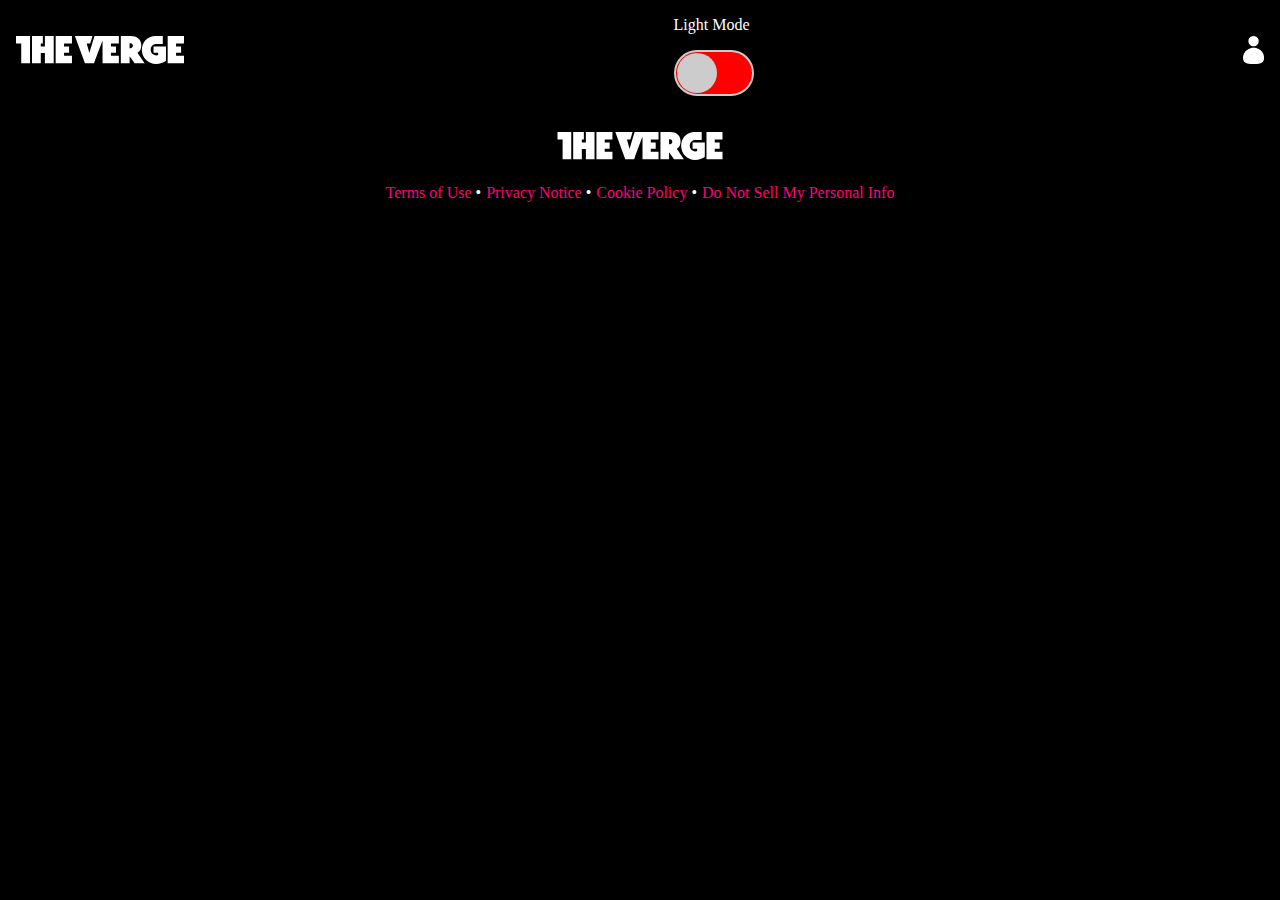
==== article.html @ e695591c "new page" ====
<!doctype html>
<html lang="en">
	
<head>
	<meta charset="UTF-8">
	<meta name="author" content="Anthonie Meijers">
	<meta name="viewport" content="width=device-width, initial-scale=1">
	
	<title>The Verge 2</title>
	
	<link href="styles/style.css" rel="stylesheet">
	<link rel="icon" type="image/svg+xml" href="images/favicon.svg">
</head>

<body>
	<header>
		<div>
			<img src="images/the-verge-vector-logo.svg" alt="The Verge Logo">
			<div>
				<p>Light Mode</p>
				<input type="checkbox" id="dark-mode" name="dark-mode" value="dark-mode" class="checkbox">
					<label for="dark-mode" class="toggle"></label>
			</div>
			<img src="images\user.png" alt="user icon">
		</div>	




    <footer>
    <img src="images/the-verge-vector-logo.svg" alt="The Verge Logo">
        <ul>
            <li><a>Terms of Use</a></li>
            <li><a>Privacy Notice</a></li>
            <li><a>Cookie Policy</a></li>
            <li><a>Do Not Sell My Personal Info</a></li>
        </ul>
    </footer>    
    
    <script src="scripts/script.js"></script>
</body>
---- styles/style.css ----
/* CSS Document */
*, *::after, *::before {
  box-sizing:border-box;  
}

/******************************/
/* ALGEMENE CUSTOM PROPERTIES */
/******************************/
:root {
--color-main-background: #000000;
--color-menu-grey: #1A1A1A;
--color-menu-grey-light: #494949;
--border-gradient: linear-gradient(to right, rgba(255,218,0,1) 0%, rgba(255,162,0,1) 28%, rgba(255,0,121,1) 100%);
--color-background-white: #ffffff;
--color-a:rgba(255,0,121,1);
--color-a-dark:rgb(139, 0, 65);
--color-light-grey: #cccccc;
--color-text-white-article: #000000;
--toggle-background:red;
}


@media (prefers-color-scheme:dark) {
  :root:not(.darkMode) {
    /* dark theme */
    --color-background-white:#1A1A1A;
    --color-text-white-article: #ffffff;
  }

}
/*************************/
/*  FONTS & FONT COLORS  */
/*************************/

h1, h2, h3, aside{
  font-family: 'Open Sans', sans-serif;
}

h2{
  font-size: 19.2px;
}

h3{
  font-size: 14.4px;
}

a{
  color:var(--color-a)
}

nav div ul li{
  font-family: helvetica, sans-serif;
  font-size: 17px;
}

/********************/
/* ALGEMENE STIJLEN */
/********************/
@import url('https://fonts.googleapis.com/css2?family=Open+Sans&display=swap');

body{
  background-color: var(--color-main-background);
  color: white;
  margin: 0;
}

ul{
  list-style-type: none;
}

/****** HEADER ******/
header img:first-of-type{
  width: 200px;
  padding: 1em;
}

header img:last-of-type{
  height: 60px;
  padding: 1em;
  
}

header>div{
  display: flex;
  justify-content: space-between;
  align-items: center;
}


.toggle{
  position: relative;
  display: inline-block;
  width:80px;
  height: 46px;
  background-color: var(--toggle-background);
  border-radius: 30px;
  border: 2px solid var(--color-light-grey); 
}

/* After slide changes */
.toggle:after {
  content: '';
  position: absolute;
  width: 40px;
  height: 40px;
  border-radius: 50%;
  background-color: var(--color-light-grey);
  top: 1px; 
  left: 1px;
  transition:  all 0.3s;
}
      
/* Checkbox checked effect // knop staat aan */
.checkbox:checked + .toggle::after {
  left : 34px; 
}
      
/* Checkbox staat aan // light mode ingeschakeld*/
.checkbox:checked + .toggle {
  background-color: green;
}
      
/* Checkbox vanished */
.checkbox { 
  display : none;
}

/****** MAIN ARTICLES DARK ******/
main ul {
  padding: 16px;
  padding-bottom: 0;
  margin-bottom: 0;
}

main ul li{
  border:1px solid;
  border-image:var(--border-gradient) 1;

  /* padding-left: 1em; */

  display: flex;
}

.mainarticle{
  max-width: 50%;
  height: auto;

  padding: 1em;
}

.subarticle{
  max-width: 40%;
  height: auto;

  padding: 1em;
}

/****** MAIN ARTICLES WHITE ******/
main>div>div{
  background-color: var(--color-background-white);
  color: var(--color-text-white-article);

  display: flex;
  
  border-bottom: 1px solid var(--color-light-grey);
  
  /* padding: 1em; */
}

.subarticle2{
  max-width: 25%;
  margin-right: 1em;

}

/****** MAIN ARTICLES ASIDE ******/
main>div>div{
  padding-top:1em;
  padding-bottom: 1em;
}
main>div>div>div{
  padding-right: 1em;
  
}
aside{
  font-size: 1.5em;
  font-weight: 700;
  color: var(--color-a)
}

.asideText{
  text-align: right;
}


/********************/
/*     NAVIGATIE    */
/********************/
nav{
  display:flex;

}

button {
  background-color:var(--color-main-background) ;
  color: white;
  padding: 16px;
  width: 100%;
  font-size: 16px;
  cursor: pointer;

  border-top: 2px var(--color-menu-grey-light);
  border-bottom: 2px var(--color-menu-grey-light);
  border-left: none;
  /* border-right: none; */
}

button:hover{
  background-color: var(--color-menu-grey-light);
}

button:focus{
  box-shadow:  0 6px var(--color-a);
}

nav>div {
  flex-grow: 1; 
}

nav>div>ul {
  display: none;
  position: absolute;
  background-color: var(--color-menu-grey);
  color: rgb(189, 184, 184);
  min-width: 160px;

  left: 0;
  right: 0;
  margin:0;
  padding-left: 0;
  
}

button:focus + nav>div>ul {
  display: block;  
  /* dit zorgt ervoor dat je nav met een toetsenbord ook werkt */
}

nav>div>ul a {
  color: white;
  padding: 12px 16px;
  text-decoration: none;
  display: block;
}

nav>div>ul a:hover {
  background-color: var(--color-menu-grey-light);
}

nav>div:hover  ul:first-of-type {
  display: block;
}

.hidden{
  display: none;
}

main>button{
  background-color: var(--color-a);
  margin: 0;
}

main>button:hover, main>button:focus{
  background-color: var(--color-a-dark);
}

/****************/
/*    FOOTER    */
/****************/
footer{
  padding-top: 1em;
  padding-left: 1em;
  padding-right: 1em;
}
footer>ul{
  display:flex;
  justify-content: center;
  flex-wrap: wrap;
  gap: 5px;
  
  padding: 0;
  padding-top:.5em;
  margin: 0;
}

footer li{
  flex-shrink: 0;
}

footer li:not(:last-of-type)::after{
  content:" •";
}

footer img{
  width: 70%;
  display: block;
  margin: 0 auto;
}


/****************/
/*  RESPONSIVE  */
/****************/
@media (min-width:37.5em){

  .hidden{
    display: block;
  }
}
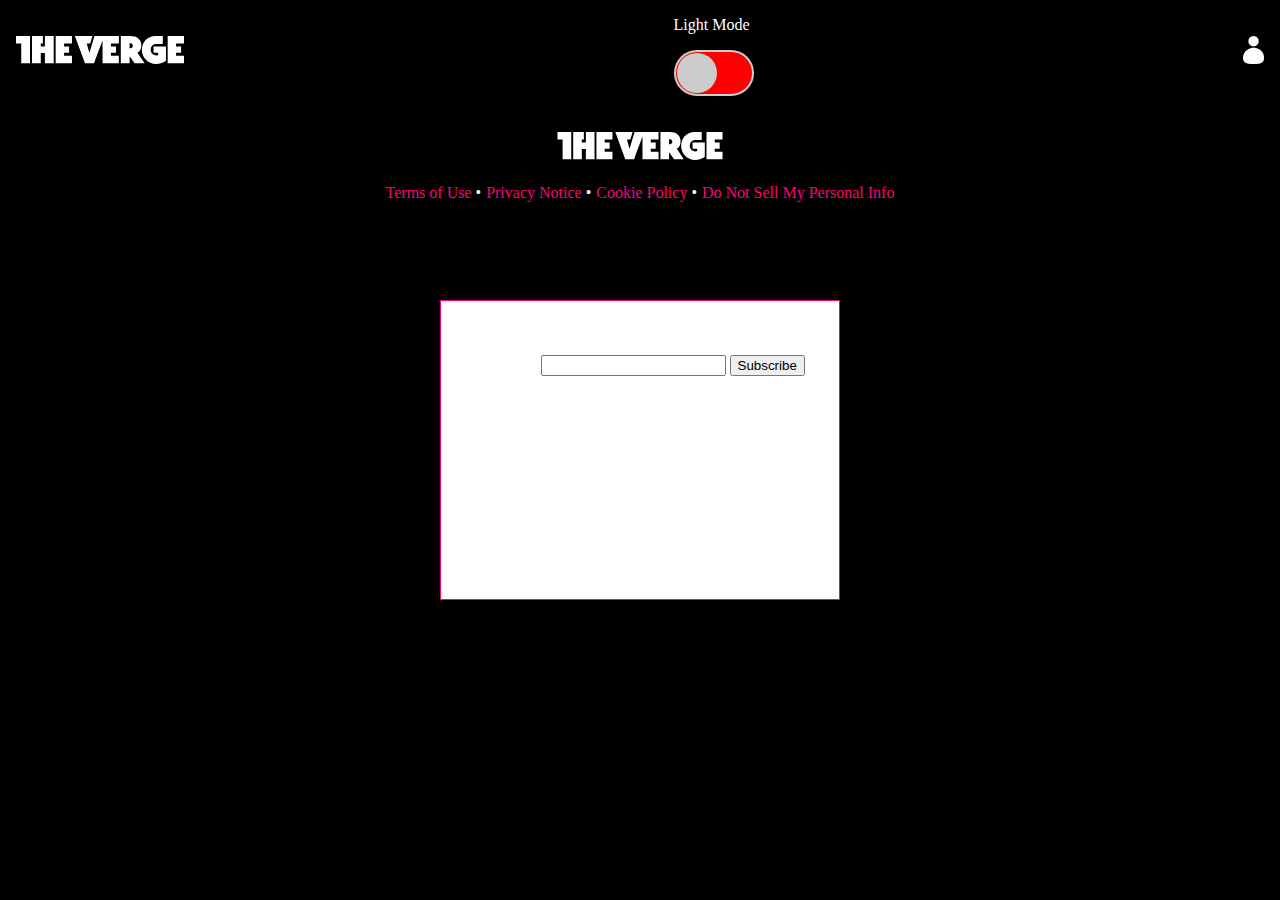
==== commit b9731cd3: "popup" ====
--- a/article.html
+++ b/article.html
@@ -24,7 +24,16 @@
 			<img src="images\user.png" alt="user icon">
 		</div>	
 
-
+        <div class="popup">
+            <div class="contentBox">
+                <h2>Subscribe to our newletter!</h2>
+                <form>
+                    <label for="email">E-mail address</label>
+                    <input type="text" id="email" name="email">
+                    <input type="submit" value="Subscribe">
+                </form>
+            </div>
+        </div>
 
 
     <footer>
--- a/styles/style.css
+++ b/styles/style.css
@@ -26,8 +26,8 @@
     --color-background-white:#1A1A1A;
     --color-text-white-article: #ffffff;
   }
-
-}
+}
+
 /*************************/
 /*  FONTS & FONT COLORS  */
 /*************************/
@@ -97,7 +97,7 @@
   border: 2px solid var(--color-light-grey); 
 }
 
-/* After slide changes */
+
 .toggle:after {
   content: '';
   position: absolute;
@@ -110,88 +110,20 @@
   transition:  all 0.3s;
 }
       
-/* Checkbox checked effect // knop staat aan */
+/* knop staat aan */
 .checkbox:checked + .toggle::after {
   left : 34px; 
 }
       
-/* Checkbox staat aan // light mode ingeschakeld*/
+/* C light mode ingeschakeld*/
 .checkbox:checked + .toggle {
   background-color: green;
 }
       
-/* Checkbox vanished */
+/* Checkbox weghalen */
 .checkbox { 
   display : none;
 }
-
-/****** MAIN ARTICLES DARK ******/
-main ul {
-  padding: 16px;
-  padding-bottom: 0;
-  margin-bottom: 0;
-}
-
-main ul li{
-  border:1px solid;
-  border-image:var(--border-gradient) 1;
-
-  /* padding-left: 1em; */
-
-  display: flex;
-}
-
-.mainarticle{
-  max-width: 50%;
-  height: auto;
-
-  padding: 1em;
-}
-
-.subarticle{
-  max-width: 40%;
-  height: auto;
-
-  padding: 1em;
-}
-
-/****** MAIN ARTICLES WHITE ******/
-main>div>div{
-  background-color: var(--color-background-white);
-  color: var(--color-text-white-article);
-
-  display: flex;
-  
-  border-bottom: 1px solid var(--color-light-grey);
-  
-  /* padding: 1em; */
-}
-
-.subarticle2{
-  max-width: 25%;
-  margin-right: 1em;
-
-}
-
-/****** MAIN ARTICLES ASIDE ******/
-main>div>div{
-  padding-top:1em;
-  padding-bottom: 1em;
-}
-main>div>div>div{
-  padding-right: 1em;
-  
-}
-aside{
-  font-size: 1.5em;
-  font-weight: 700;
-  color: var(--color-a)
-}
-
-.asideText{
-  text-align: right;
-}
-
 
 /********************/
 /*     NAVIGATIE    */
@@ -274,6 +206,96 @@
   background-color: var(--color-a-dark);
 }
 
+/****** MAIN ARTICLES DARK ******/
+main ul {
+  padding: 16px;
+  padding-bottom: 0;
+  margin-bottom: 0;
+}
+
+main ul li{
+  border:1px solid;
+  border-image:var(--border-gradient) 1;
+
+  /* padding-left: 1em; */
+
+  display: flex;
+}
+
+.mainarticle{
+  max-width: 50%;
+  height: auto;
+
+  padding: 1em;
+}
+
+.subarticle{
+  max-width: 40%;
+  height: auto;
+
+  padding: 1em;
+}
+
+/****** MAIN ARTICLES WHITE ******/
+main>div>div{
+  background-color: var(--color-background-white);
+  color: var(--color-text-white-article);
+
+  display: flex;
+  
+  border-bottom: 1px solid var(--color-light-grey);
+  
+  /* padding: 1em; */
+}
+
+.subarticle2{
+  max-width: 25%;
+  margin-right: 1em;
+
+}
+
+/****** MAIN ARTICLES ASIDE ******/
+main>div>div{
+  padding-top:1em;
+  padding-bottom: 1em;
+}
+main>div>div>div{
+  padding-right: 1em;
+  
+}
+aside{
+  font-size: 1.5em;
+  font-weight: 700;
+  color: var(--color-a)
+}
+
+.asideText{
+  text-align: right;
+}
+
+
+/****** ARTICLE BIG ******/
+.bigarticle div{
+display: block;
+
+padding: 0;
+padding-top: 16px;
+padding-left: 16px;
+}
+
+.bigarticle div h2{
+margin-top: 0;
+}
+
+.bigimage{
+  width: 100%;
+  max-width: 500px;
+  z-index: -1;
+}
+
+
+
+
 /****************/
 /*    FOOTER    */
 /****************/
@@ -307,6 +329,25 @@
   margin: 0 auto;
 }
 
+/****************/
+/*     POPUP    */
+/****************/
+.popup{
+  position: fixed;
+  top: 50%;
+  left: 50%;
+  transform: translate(-50%,-50%);
+}
+
+.contentBox{
+  /* display: flex; */
+  
+  position: relative;
+  width: 400px;
+  height: 300px;
+  background: var(--color-background-white);
+  border: 1px solid var(--color-a);
+}
 
 /****************/
 /*  RESPONSIVE  */
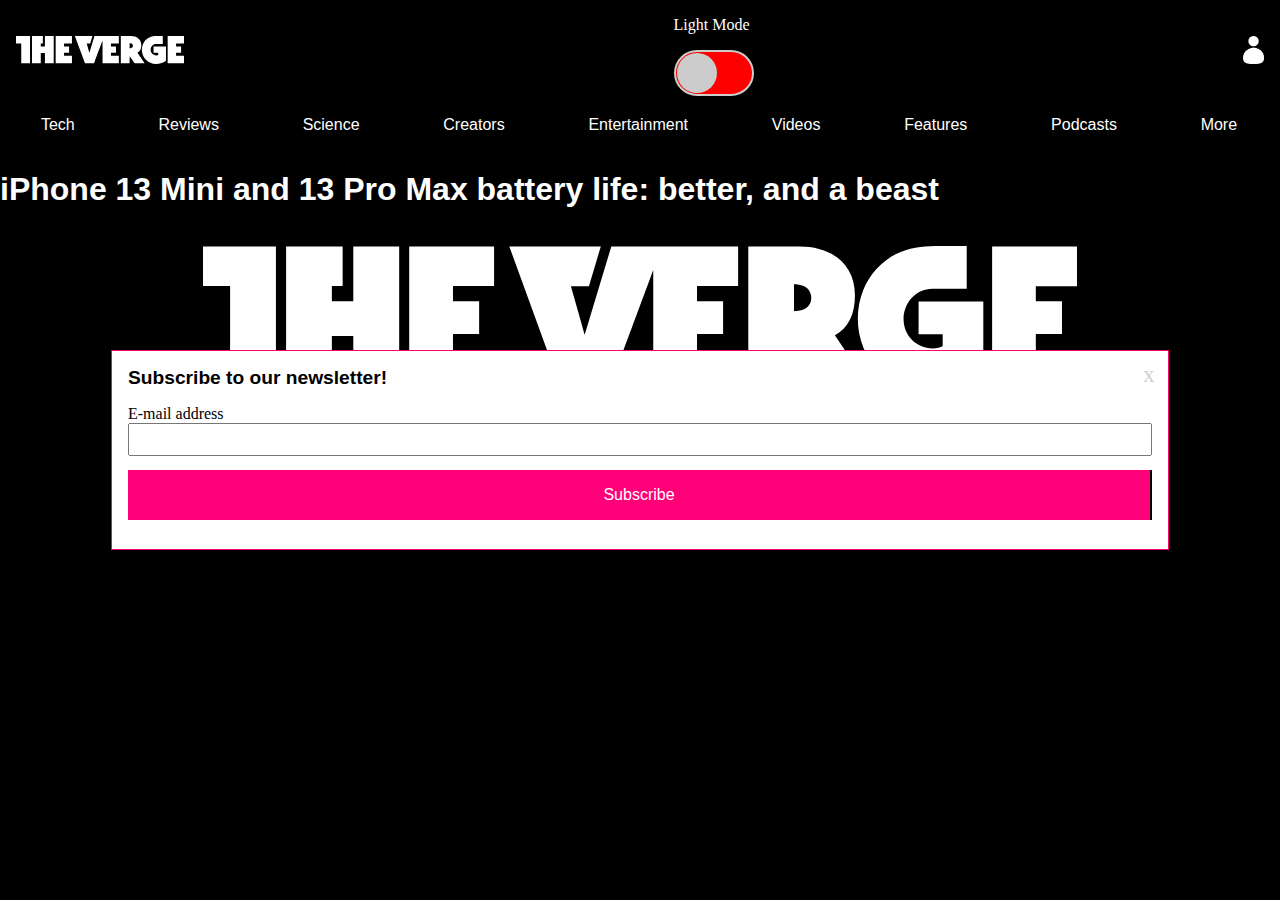
==== commit 2c7959ce: "added nav and improved popup" ====
--- a/article.html
+++ b/article.html
@@ -24,17 +24,129 @@
 			<img src="images\user.png" alt="user icon">
 		</div>	
 
+        <nav>
+                <div>
+                    <button>Tech</button>
+                    <ul>
+                        <li><a>Video</a></li>
+                        <li><a>Amazon</a></li>
+                        <li><a>Apple</a></li>
+                        <li><a>Facebook</a></li>
+                        <li><a>Google</a></li>
+                        <li><a>Microsoft</a></li>
+                        <li><a>Samsung</a></li>
+                        <li><a>Tesla</a></li>
+                        <li><a>AI</a></li>
+                        <li><a>Cars</a></li>
+                        <li><a>Cybersecurity</a></li>
+                        <li><a>Mobile</a></li>
+                        <li><a>Policy</a></li>
+                        <li><a>Privacy</a></li>
+                        <li><a>Scooters</a></li>
+                        <li><a>ALL TECH</a></li>
+    
+                    </ul>
+                </div>
+    
+                <div class="hidden">
+                    <button>Reviews</button>
+                    <ul>
+                        <li><a>Phones</a></li>
+                        <li><a>Laptops</a></li>
+                        <li><a>Headphones</a></li>
+                        <li><a>Cameras</a></li>
+                        <li><a>Tablets</a></li>
+                        <li><a>Smartwatches</a></li>
+                        <li><a>Speakers</a></li>
+                        <li><a>Drones</a></li>
+                        <li><a>Accessoires</a></li>
+                        <li><a>Buying Guides</a></li>
+                        <li><a>How-Tos</a></li>
+                        <li><a>Deals</a></li>
+                        
+                    </ul>
+                </div>
+    
+                <div>
+                    <button>Science</button>
+                    <ul>
+                        <li><a>Video</a></li>
+                        <li><a>Space</a></li>
+                        <li><a>NASA</a></li>
+                        <li><a>SpaceX</a></li>
+                        <li><a>Health</a></li>
+                        <li><a>Energy</a></li>
+                        <li><a>Environment</a></li>
+                    </ul>
+                </div>
+    
+                <div class="hidden">
+                    <button >Creators</button>
+                    <ul>
+                        <li><a>YouTube</a></li>
+                        <li><a>Instagram</a></li>
+                        <li><a>Adobe</a></li>
+                        <li><a>Kickstarter</a></li>
+                        <li><a>Tumblr</a></li>
+                        <li><a>Art Club</a></li>
+                        <li><a>Cameras</a></li>
+                        <li><a>Photography</a></li>
+                        <li><a>What's in your bag?</a></li>
+                    </ul>
+                </div>
+    
+                <div class="hidden">
+                    <button>Entertainment</button>
+                    <ul>
+                        <li><a>Film</a></li>
+                        <li><a>TV</a></li>
+                        <li><a>Games</a></li>
+                        <li><a>Fortnite</a></li>
+                        <li><a>Game of Thrones</a></li>
+                        <li><a>Books</a></li>
+                        <li><a>Comics</a></li>
+                        <li><a>Music</a></li>
+                    </ul>
+                </div>
+    
+                <div class="hidden">
+                    <button>Videos</button>
+                </div>
+    
+                <div class="hidden">
+                    <button>Features</button>
+                </div>
+    
+                <div class="hidden">
+                    <button>Podcasts</button>
+                </div>
+    
+                <div>
+                    <button>More</button>
+                    <ul>
+                        <li><a>Newsletters</a></li>
+                        <li><a>Store</a></li>
+                    </ul>
+                </div>
+        </nav>
+    </header>
+
+
         <div class="popup">
             <div class="contentBox">
-                <h2>Subscribe to our newletter!</h2>
+                <div class="close">X</div>
+                <h2>Subscribe to our newsletter!</h2>
                 <form>
                     <label for="email">E-mail address</label>
                     <input type="text" id="email" name="email">
-                    <input type="submit" value="Subscribe">
+                    <button id="buttonPopup">Subscribe</button>
+                    <!-- <input type="submit" value="Subscribe"> -->
                 </form>
             </div>
         </div>
-
+<article>
+    <h1>iPhone 13 Mini and 13 Pro Max battery life: better, and a beast</h1>
+</article>
 
     <footer>
     <img src="images/the-verge-vector-logo.svg" alt="The Verge Logo">
--- a/styles/style.css
+++ b/styles/style.css
@@ -17,6 +17,7 @@
 --color-light-grey: #cccccc;
 --color-text-white-article: #000000;
 --toggle-background:red;
+--color-text-popup: black;
 }
 
 
@@ -25,6 +26,7 @@
     /* dark theme */
     --color-background-white:#1A1A1A;
     --color-text-white-article: #ffffff;
+    --color-text-popup: white;
   }
 }
 
@@ -339,15 +341,74 @@
   transform: translate(-50%,-50%);
 }
 
+.popup h2{
+  color: var(--color-text-popup);
+}
+
+.popup form label{
+  color: var(--color-text-popup);
+}
 .contentBox{
-  /* display: flex; */
+  display: flex;
+  flex-direction: column;
   
   position: relative;
-  width: 400px;
-  height: 300px;
+  max-width: 95vw;
+  height: 200px;
   background: var(--color-background-white);
   border: 1px solid var(--color-a);
 }
+
+.contentBox form{
+  /* display: flex;
+  flex-direction: column; */
+  justify-content: center;
+  align-items: center;
+
+  max-width: 90vw;
+  padding-left: 16px;
+  padding-right: 16px;
+}
+
+.contentBox form input:first-of-type{
+  width: 80vw;
+  height: 2.5em;
+  margin-bottom: 1em;
+  padding-right: 16px ;
+}
+
+.contentBox h2{
+  padding-left: 16px;
+}
+
+
+#buttonPopup{
+  background-color:var(--color-a) ;
+  width: 80vw;
+}
+
+
+#buttonPopup:hover{
+  background-color: var(--color-a-dark);
+}
+
+#buttonPopup:focus{
+  box-shadow:  0 6px var(--color-a-dark);
+}
+
+.close{
+  position: absolute;
+  top: 1px;
+  right: 1px;
+  width: 40px;
+  height: 40px;
+
+  padding:1em;
+
+  color: var(--color-light-grey);
+}
+
+
 
 /****************/
 /*  RESPONSIVE  */
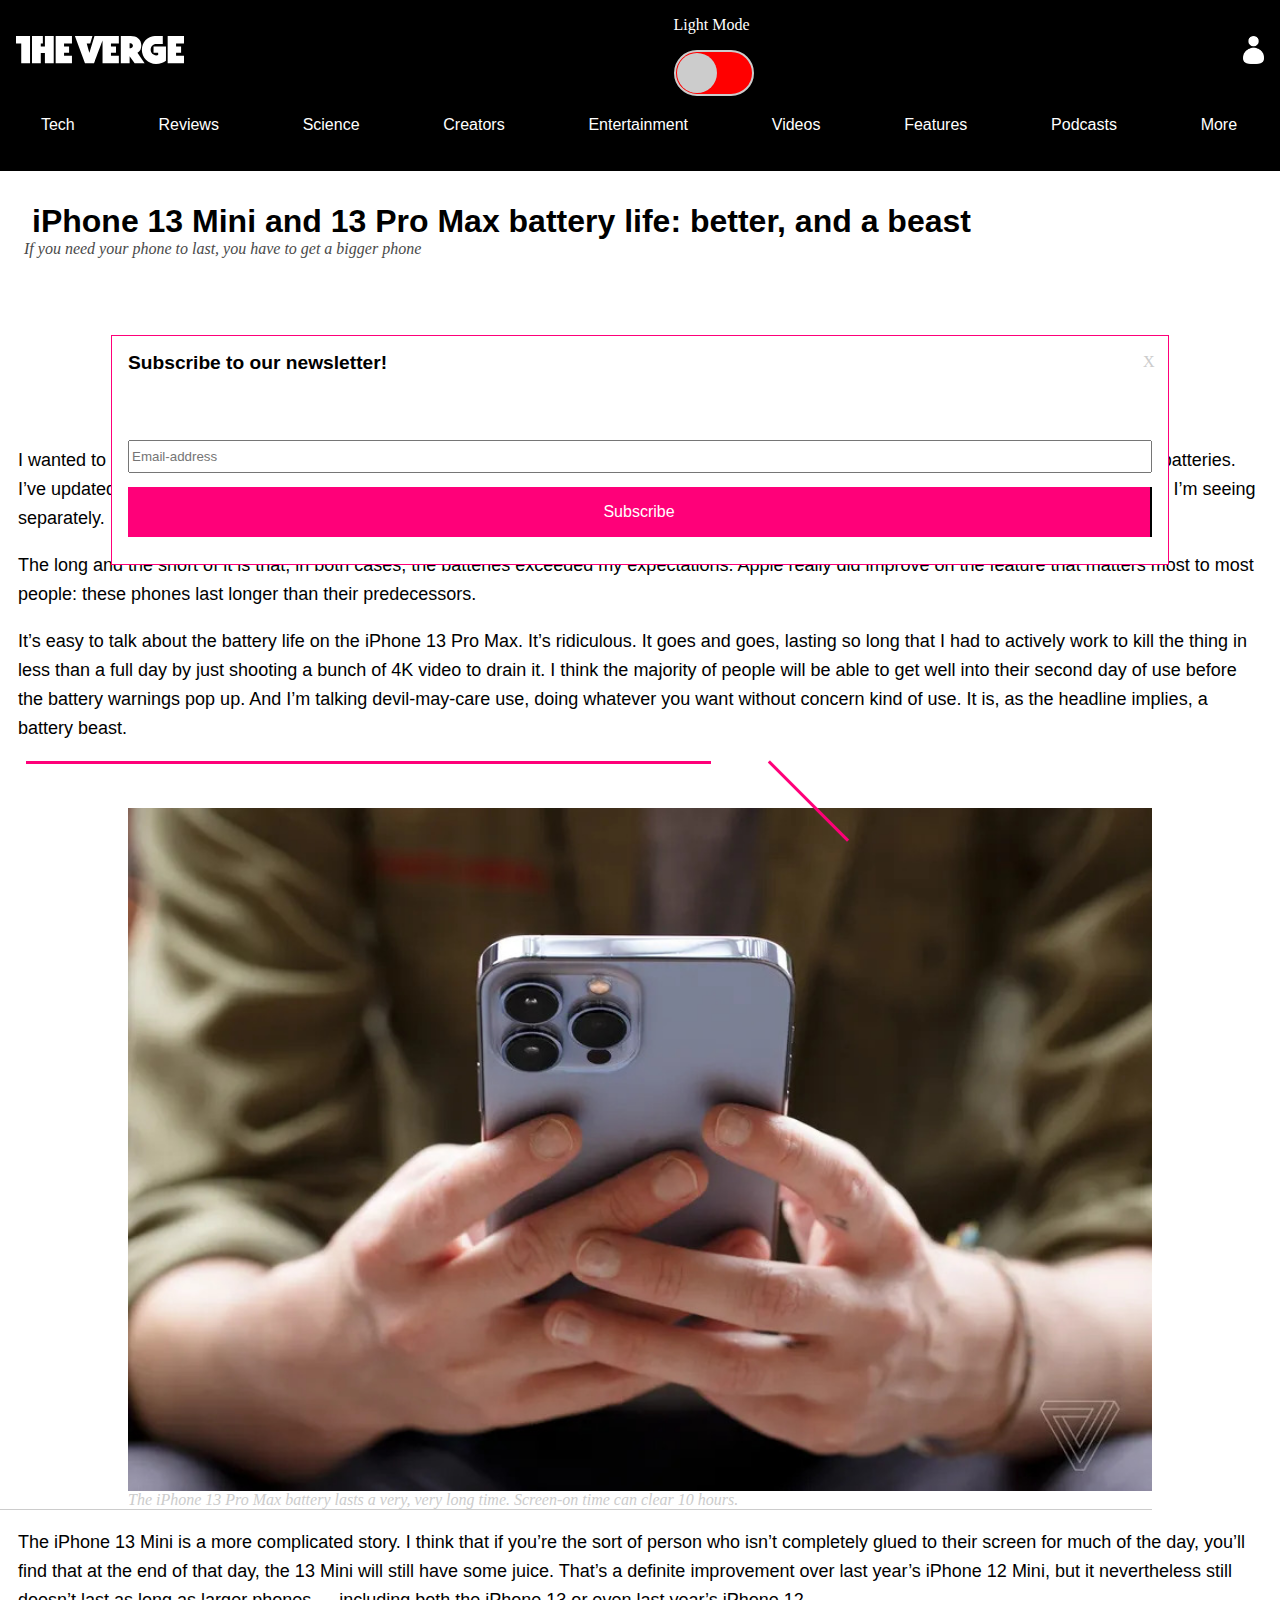
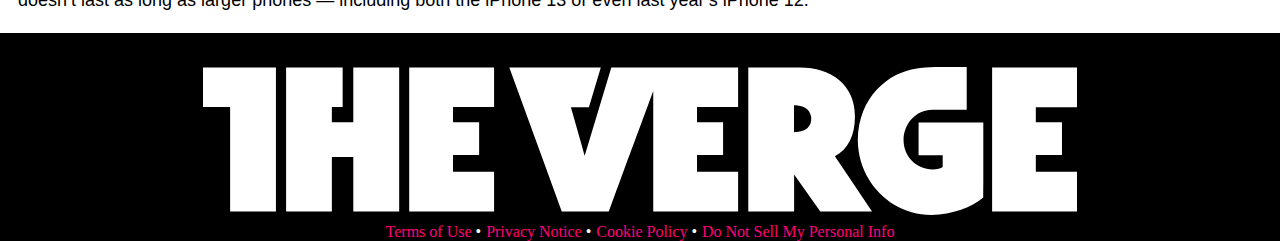
==== commit 82bd0a20: "added lines" ====
--- a/article.html
+++ b/article.html
@@ -137,16 +137,36 @@
                 <div class="close">X</div>
                 <h2>Subscribe to our newsletter!</h2>
                 <form>
-                    <label for="email">E-mail address</label>
-                    <input type="text" id="email" name="email">
+                    <p>Subscribe to receive our newsletter every two weeks</p>
+                    <input type="text" id="email" name="email" placeholder="Email-address">
                     <button id="buttonPopup">Subscribe</button>
                     <!-- <input type="submit" value="Subscribe"> -->
                 </form>
             </div>
         </div>
-<article>
-    <h1>iPhone 13 Mini and 13 Pro Max battery life: better, and a beast</h1>
-</article>
+
+
+        <article>
+            <h1>iPhone 13 Mini and 13 Pro Max battery life: better, and a beast</h1>
+            <blockquote>If you need your phone to last, you have to get a bigger phone</blockquote>
+        
+            <iframe width="100%" height="56.25%" src="https://www.youtube.com/embed/Lsla5yJpDi8" title="YouTube video player" frameborder="0" allow="accelerometer; autoplay; clipboard-write; encrypted-media; gyroscope; picture-in-picture" allowfullscreen></iframe>
+            <p>I wanted to spend more time with both the iPhone 13 Mini and the iPhone 13 Pro Max before I weighed in with a final verdict on their respective batteries. I’ve updated my full reviews of each to reflect my impressions after using them for a couple weeks, but I figured it might be helpful to lay out what I’m seeing separately.</p>
+            <p>The long and the short of it is that, in both cases, the batteries exceeded my expectations. Apple really did improve on the feature that matters most to most people: these phones last longer than their predecessors.</p>
+            <p>It’s easy to talk about the battery life on the iPhone 13 Pro Max. It’s ridiculous. It goes and goes, lasting so long that I had to actively work to kill the thing in less than a full day by just shooting a bunch of 4K video to drain it. I think the majority of people will be able to get well into their second day of use before the battery warnings pop up. And I’m talking devil-may-care use, doing whatever you want without concern kind of use. It is, as the headline implies, a battery beast.</p>
+            
+            <div class="line1"></div>
+            <div class="line2"></div>
+
+            <div>
+                <img src="images/iphone.jpg" alt="someone holding an iPhone">
+                <figcaption>The iPhone 13 Pro Max battery lasts a very, very long time. Screen-on time can clear 10 hours.</figcaption>
+            </div>
+
+            <p>The iPhone 13 Mini is a more complicated story. I think that if you’re the sort of person who isn’t completely glued to their screen for much of the day, you’ll find that at the end of that day, the 13 Mini will still have some juice. That’s a definite improvement over last year’s iPhone 12 Mini, but it nevertheless still doesn’t last as long as larger phones — including both the iPhone 13 or even last year’s iPhone 12.</p>
+
+
+        </article>
 
     <footer>
     <img src="images/the-verge-vector-logo.svg" alt="The Verge Logo">
--- a/styles/style.css
+++ b/styles/style.css
@@ -295,6 +295,57 @@
   z-index: -1;
 }
 
+/****** ARTICLE  ******/
+article{
+  background: var(--color-background-white);
+  color: var(--color-text-popup)
+}
+article h1{
+  margin-left: 1em;
+  margin-bottom: 0;
+  padding-top: 1em;
+}
+
+blockquote{
+  font-style: italic;
+  color: var(--color-menu-grey-light);
+
+  margin-left: 1.5em;
+  margin-top: 0;
+}
+
+article p{
+  font-family: Helvetica, sans-serif;
+  font-weight: 300;
+  font-size: 18px;
+  line-height: 29px;
+
+  padding-left: 1em;
+  padding-right: 1em;
+}
+
+article p:last-of-type{
+  padding-bottom: 1em;
+}
+
+article img{
+  width: 90vw;
+  padding-left: 10%;
+}
+
+article div{
+  display: flex;
+  flex-direction: column;
+}
+
+article div figcaption{
+  font-style: italic;
+  color: var(--color-light-grey);
+  width: 90vw;
+  padding-left: 10%;
+
+  border-bottom:1px solid var(--color-light-grey);
+}
 
 
 
@@ -348,13 +399,14 @@
 .popup form label{
   color: var(--color-text-popup);
 }
+
 .contentBox{
   display: flex;
   flex-direction: column;
   
   position: relative;
   max-width: 95vw;
-  height: 200px;
+  height: 230px;
   background: var(--color-background-white);
   border: 1px solid var(--color-a);
 }
@@ -409,6 +461,34 @@
 }
 
 
+/****************/
+/*  LINES  */
+/****************/
+
+
+.line1 {
+  width: 112px;
+  height: 47px;
+  border-bottom: 3px solid var(--color-a);
+  transform:
+      translateY(1px)
+      translateX(60vw)
+      rotate(45deg); 
+  position: absolute;
+  /* top: -20px; */
+}
+.line2 {
+  width: 53.5vw;
+  height: 47px;
+  border-top: 3px solid var(--color-a);
+  transform:
+      /* translateY(-16px) */
+      translateX(60vw)
+      
+  position: absolute;
+  /* top: 20px; */
+  margin-left: 26px
+}
 
 /****************/
 /*  RESPONSIVE  */
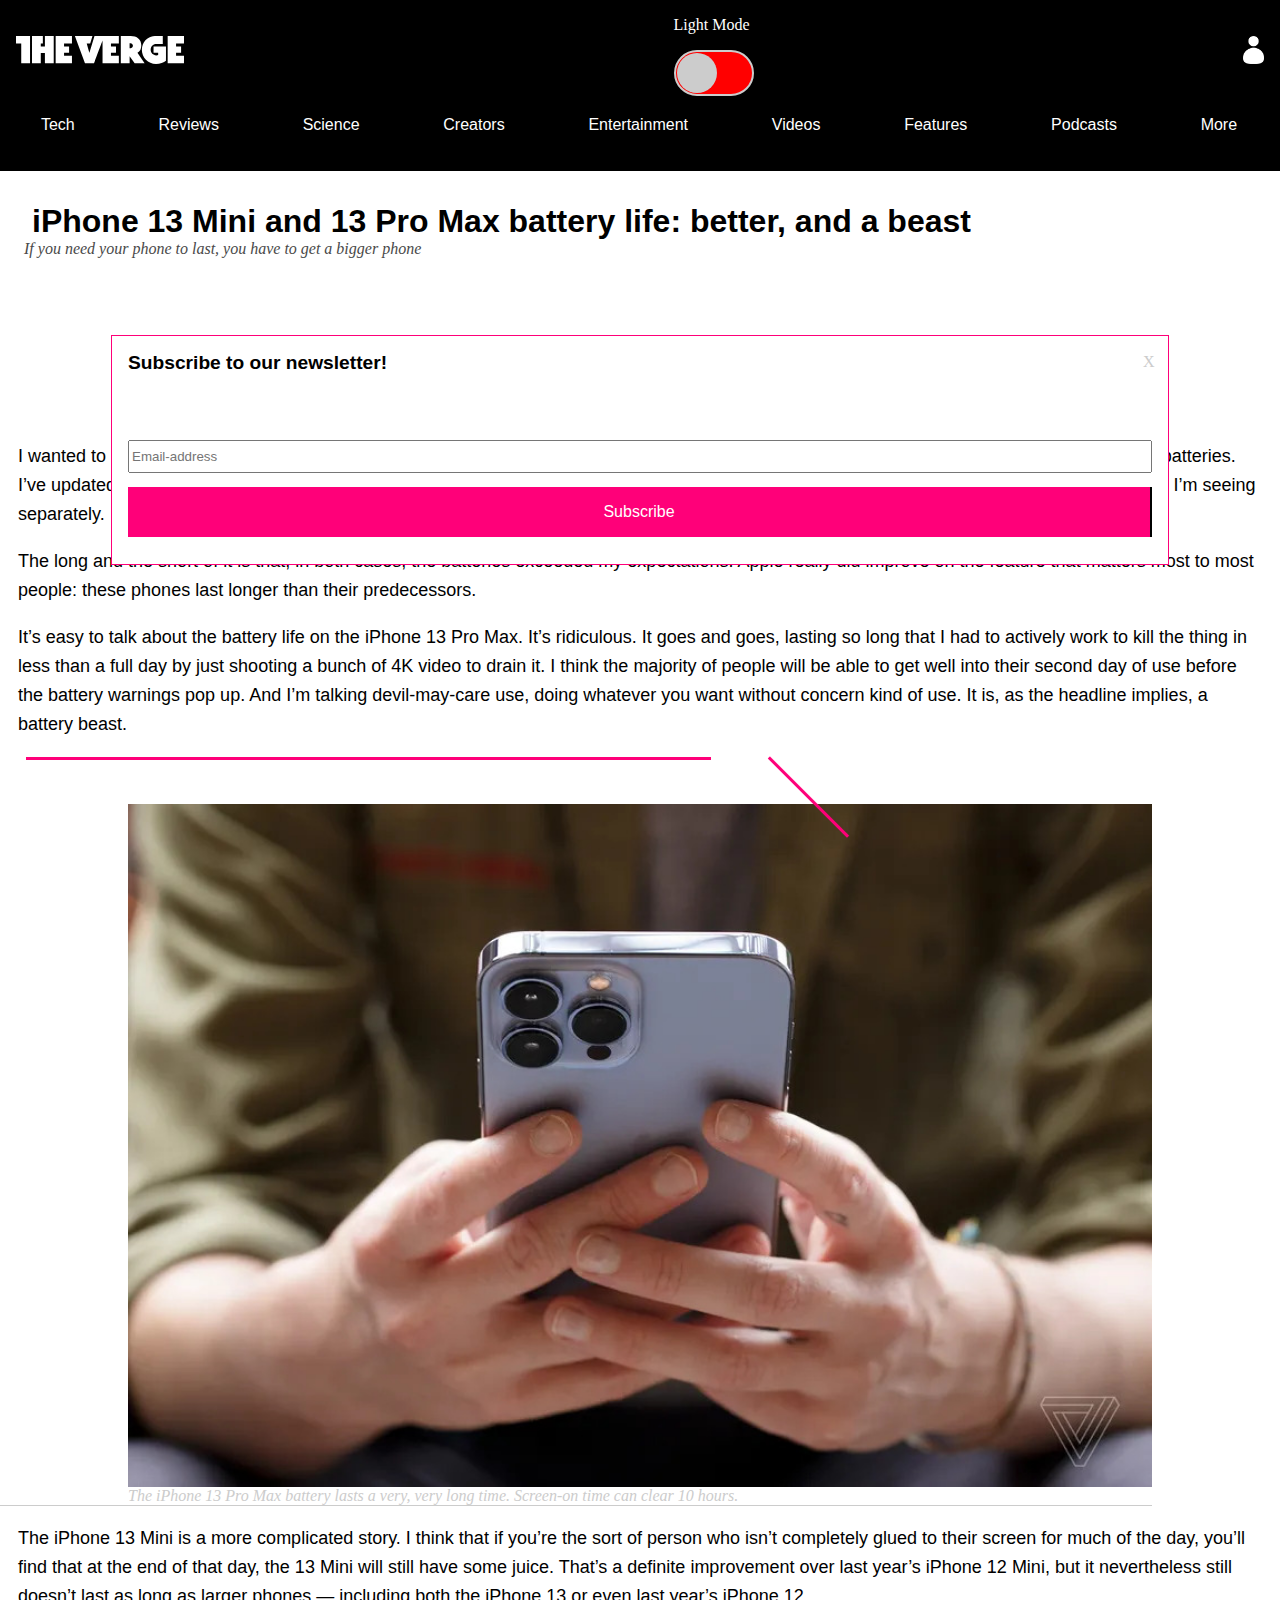
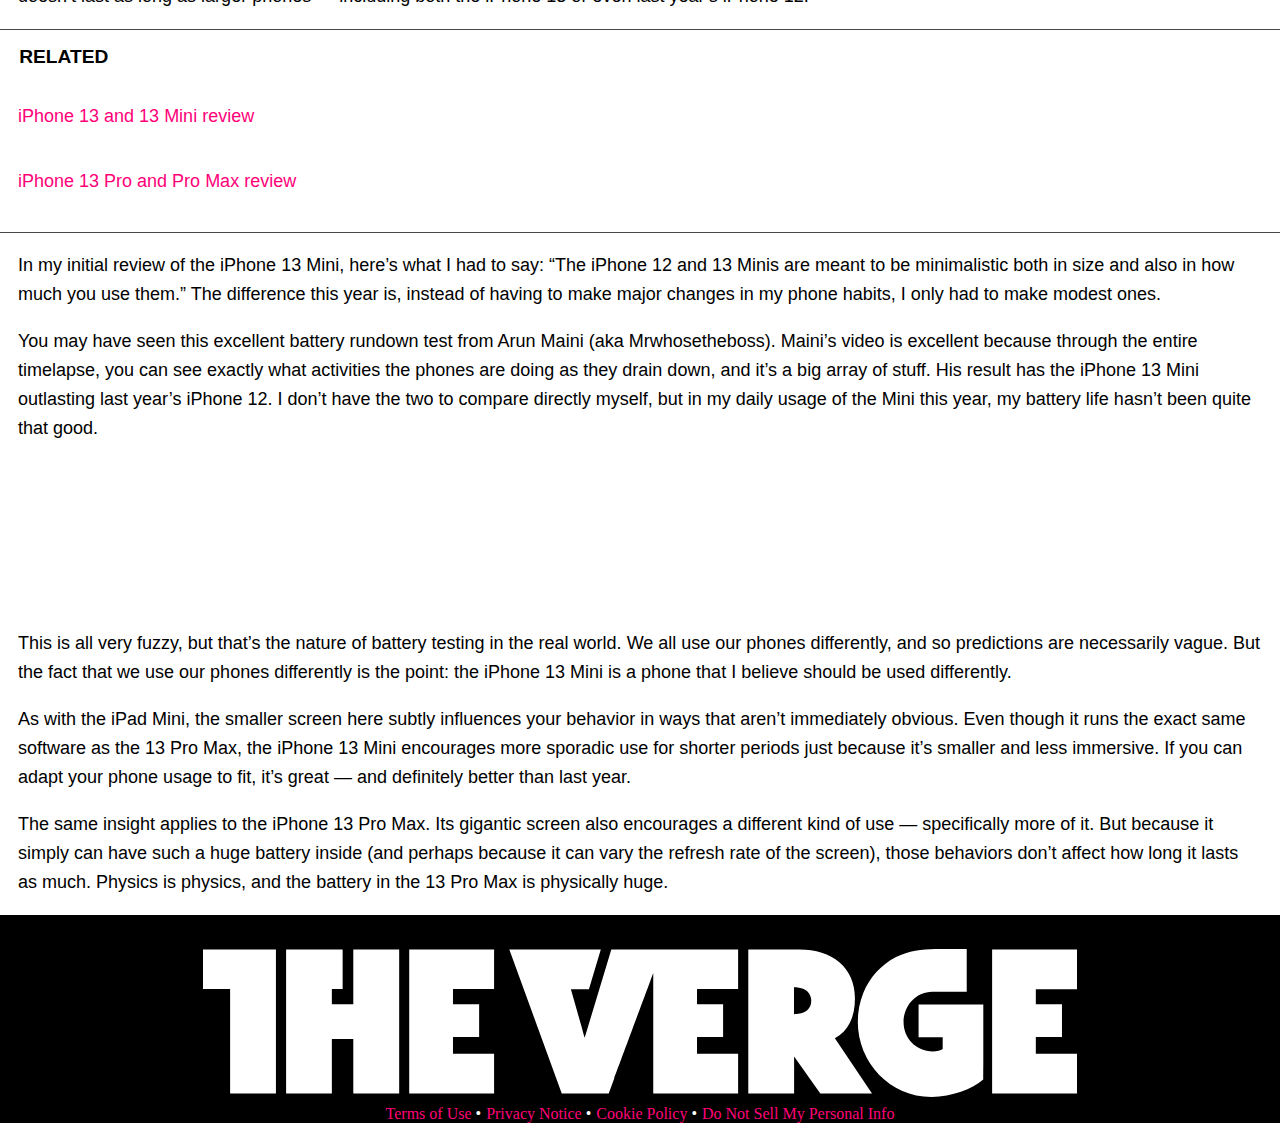
==== commit f04c721f: "article expanded added video" ====
--- a/article.html
+++ b/article.html
@@ -149,8 +149,11 @@
         <article>
             <h1>iPhone 13 Mini and 13 Pro Max battery life: better, and a beast</h1>
             <blockquote>If you need your phone to last, you have to get a bigger phone</blockquote>
-        
-            <iframe width="100%" height="56.25%" src="https://www.youtube.com/embed/Lsla5yJpDi8" title="YouTube video player" frameborder="0" allow="accelerometer; autoplay; clipboard-write; encrypted-media; gyroscope; picture-in-picture" allowfullscreen></iframe>
+            
+            <div class="video">
+                <iframe src="https://www.youtube.com/embed/Lsla5yJpDi8" title="YouTube video player" frameborder="0" allow="accelerometer; autoplay; clipboard-write; encrypted-media; gyroscope; picture-in-picture" allowfullscreen></iframe>
+            </div>
+
             <p>I wanted to spend more time with both the iPhone 13 Mini and the iPhone 13 Pro Max before I weighed in with a final verdict on their respective batteries. I’ve updated my full reviews of each to reflect my impressions after using them for a couple weeks, but I figured it might be helpful to lay out what I’m seeing separately.</p>
             <p>The long and the short of it is that, in both cases, the batteries exceeded my expectations. Apple really did improve on the feature that matters most to most people: these phones last longer than their predecessors.</p>
             <p>It’s easy to talk about the battery life on the iPhone 13 Pro Max. It’s ridiculous. It goes and goes, lasting so long that I had to actively work to kill the thing in less than a full day by just shooting a bunch of 4K video to drain it. I think the majority of people will be able to get well into their second day of use before the battery warnings pop up. And I’m talking devil-may-care use, doing whatever you want without concern kind of use. It is, as the headline implies, a battery beast.</p>
@@ -164,6 +167,23 @@
             </div>
 
             <p>The iPhone 13 Mini is a more complicated story. I think that if you’re the sort of person who isn’t completely glued to their screen for much of the day, you’ll find that at the end of that day, the 13 Mini will still have some juice. That’s a definite improvement over last year’s iPhone 12 Mini, but it nevertheless still doesn’t last as long as larger phones — including both the iPhone 13 or even last year’s iPhone 12.</p>
+            
+            <div id="related">
+                <h2>RELATED</h2>
+                <p><a>iPhone 13 and 13 Mini review</a></p>
+                <p><a>iPhone 13 Pro and Pro Max review</a></p>
+            </div>
+
+            <p>In my initial review of the iPhone 13 Mini, here’s what I had to say: “The iPhone 12 and 13 Minis are meant to be minimalistic both in size and also in how much you use them.” The difference this year is, instead of having to make major changes in my phone habits, I only had to make modest ones.</p>
+            <p>You may have seen this excellent battery rundown test from Arun Maini (aka Mrwhosetheboss). Maini’s video is excellent because through the entire timelapse, you can see exactly what activities the phones are doing as they drain down, and it’s a big array of stuff. His result has the iPhone 13 Mini outlasting last year’s iPhone 12. I don’t have the two to compare directly myself, but in my daily usage of the Mini this year, my battery life hasn’t been quite that good.</p>
+
+            <div class="video">
+                <iframe  src="https://www.youtube.com/embed/IQQCoJiZj8w" title="YouTube video player" frameborder="0" allow="accelerometer; autoplay; clipboard-write; encrypted-media; gyroscope; picture-in-picture" allowfullscreen></iframe>
+            </div>
+
+            <p>This is all very fuzzy, but that’s the nature of battery testing in the real world. We all use our phones differently, and so predictions are necessarily vague. But the fact that we use our phones differently is the point: the iPhone 13 Mini is a phone that I believe should be used differently.</p>
+            <p>As with the iPad Mini, the smaller screen here subtly influences your behavior in ways that aren’t immediately obvious. Even though it runs the exact same software as the 13 Pro Max, the iPhone 13 Mini encourages more sporadic use for shorter periods just because it’s smaller and less immersive. If you can adapt your phone usage to fit, it’s great — and definitely better than last year.</p>
+            <p>The same insight applies to the iPhone 13 Pro Max. Its gigantic screen also encourages a different kind of use — specifically more of it. But because it simply can have such a huge battery inside (and perhaps because it can vary the refresh rate of the screen), those behaviors don’t affect how long it lasts as much. Physics is physics, and the battery in the 13 Pro Max is physically huge.</p>
 
 
         </article>
--- a/styles/style.css
+++ b/styles/style.css
@@ -70,6 +70,26 @@
   list-style-type: none;
 }
 
+.video{
+  display: flex;
+  align-items: center;
+}
+
+iframe{
+  max-width: 90vw;
+  height: auto;
+}
+
+#related{
+  border-bottom: 1px solid var(--color-menu-grey-light);
+  border-top: 1px solid var(--color-menu-grey-light);
+}
+
+#related h2{
+padding-left: 1em;
+}
+
+
 /****** HEADER ******/
 header img:first-of-type{
   width: 200px;
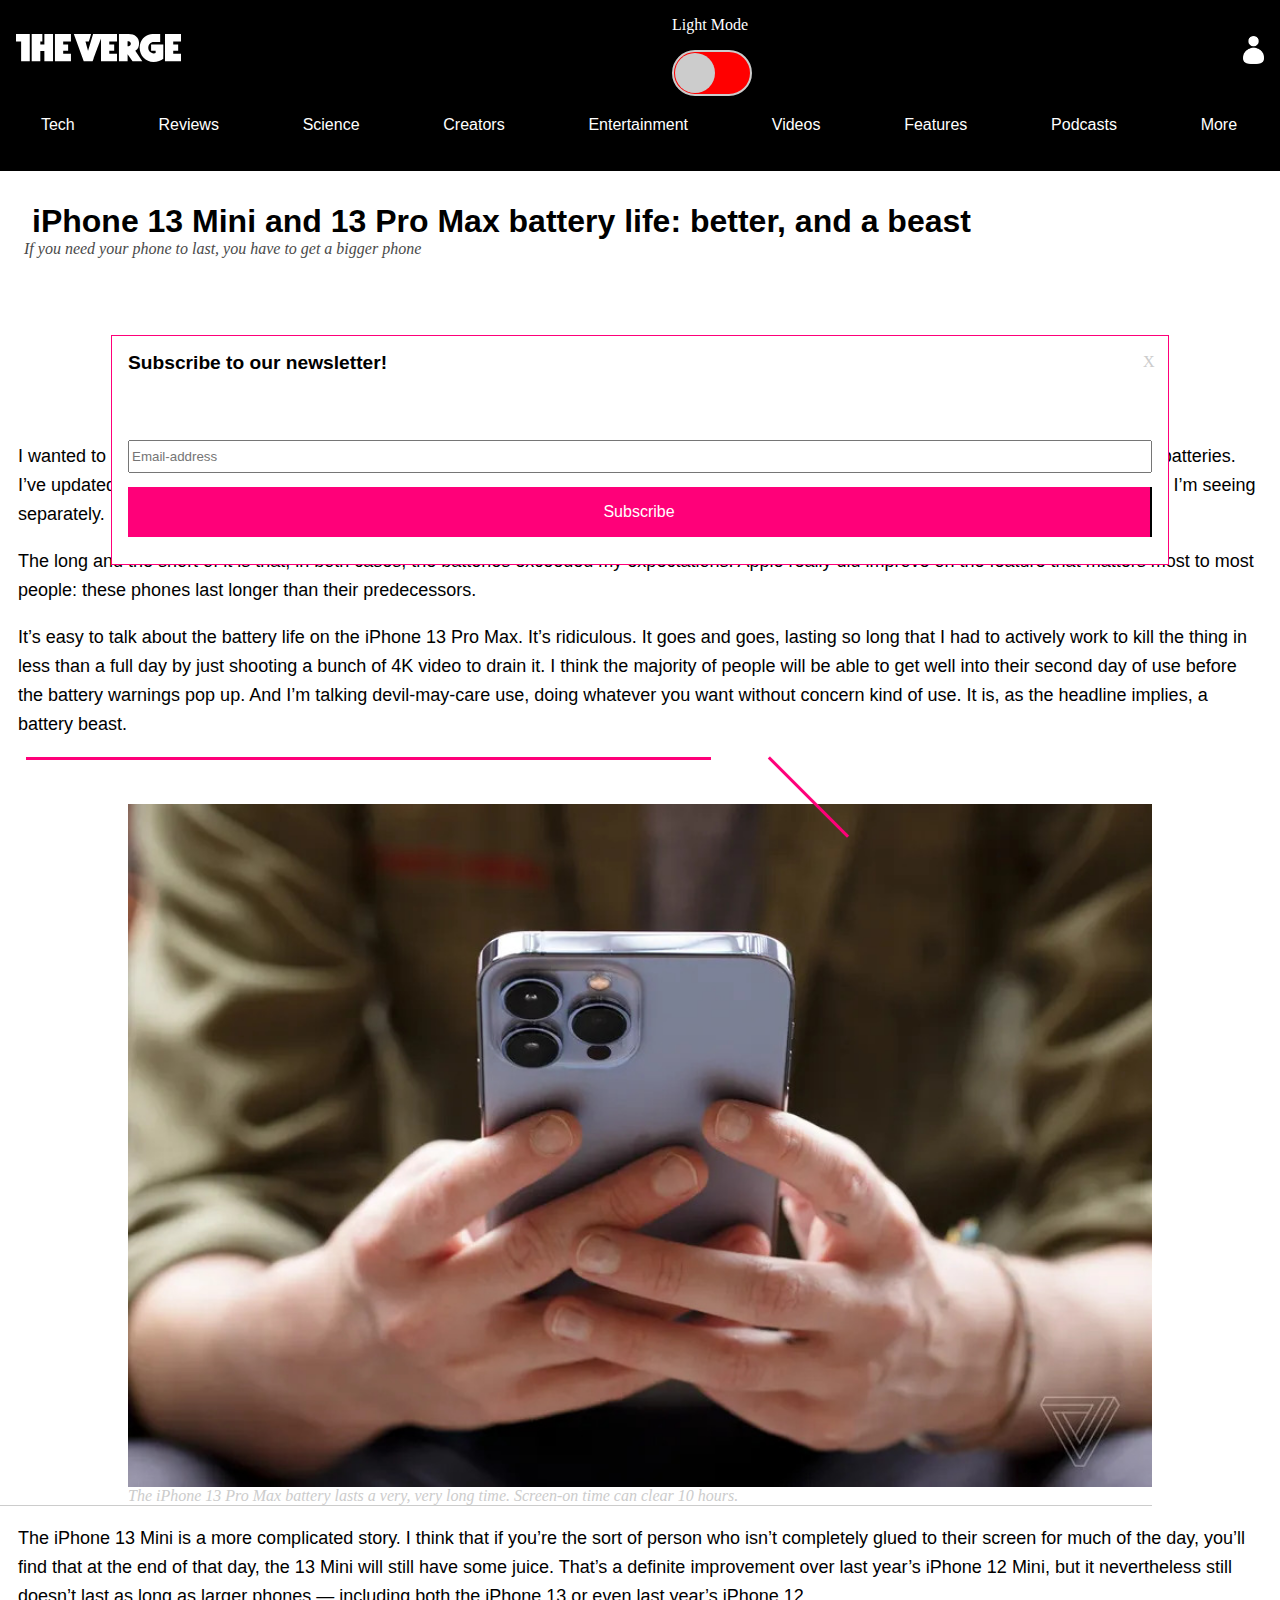
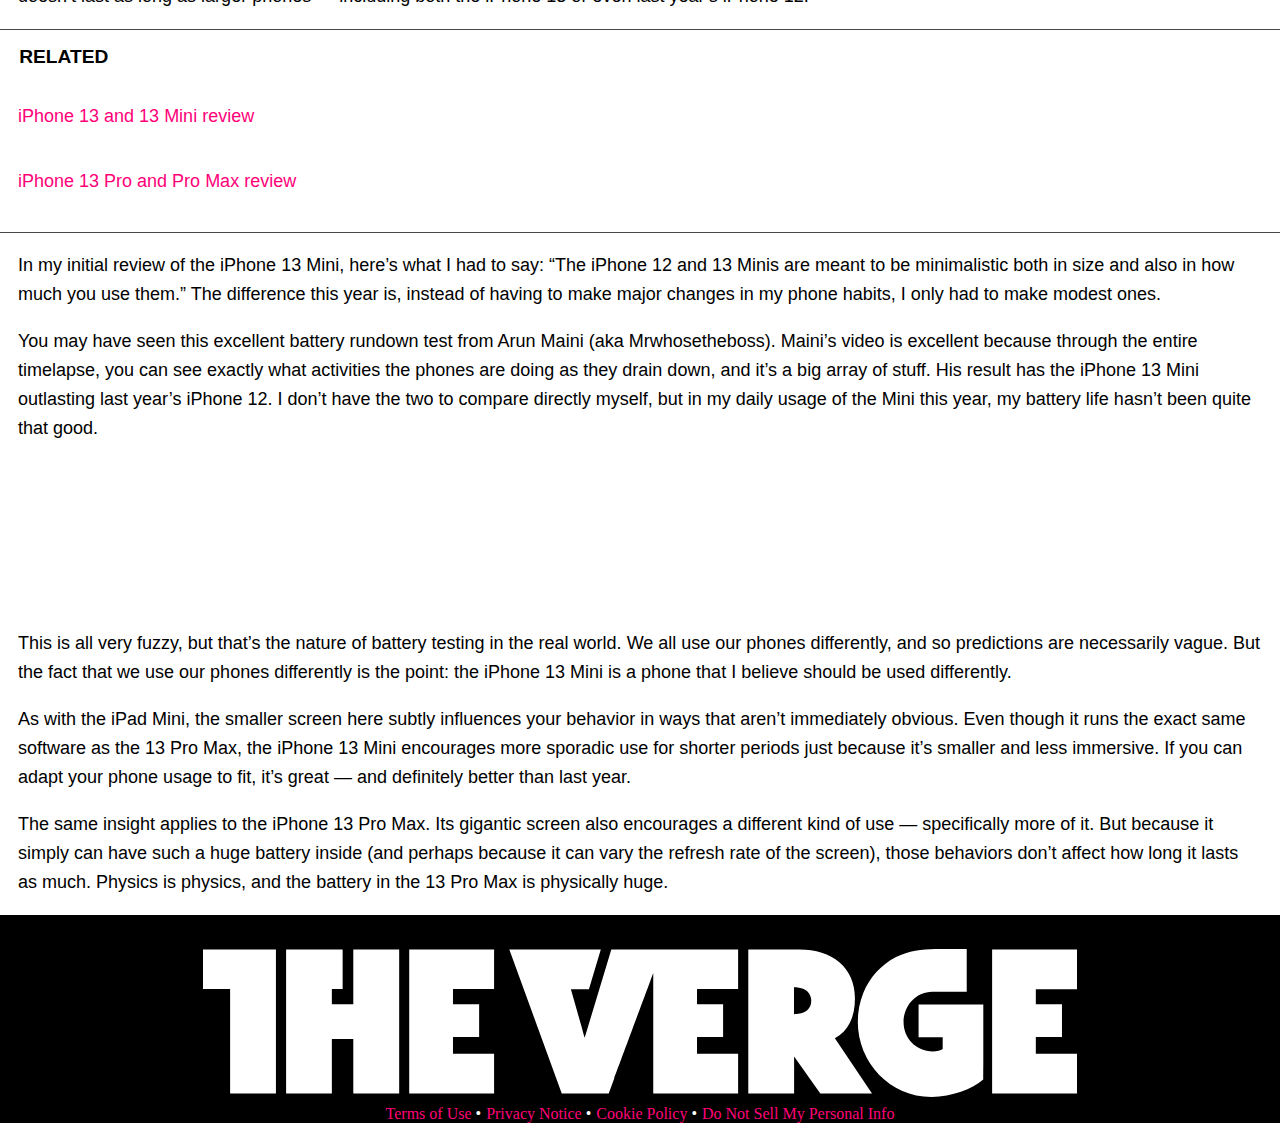
==== commit 7f679a52: "added link to image" ====
--- a/article.html
+++ b/article.html
@@ -15,7 +15,7 @@
 <body>
 	<header>
 		<div>
-			<img src="images/the-verge-vector-logo.svg" alt="The Verge Logo">
+			<a href="index.html"><img src="images/the-verge-vector-logo.svg" alt="The Verge Logo"></a>
 			<div>
 				<p>Light Mode</p>
 				<input type="checkbox" id="dark-mode" name="dark-mode" value="dark-mode" class="checkbox">
--- a/styles/style.css
+++ b/styles/style.css
@@ -91,10 +91,10 @@
 
 
 /****** HEADER ******/
-header img:first-of-type{
+/* header img:first-of-type{
   width: 200px;
   padding: 1em;
-}
+} */
 
 header img:last-of-type{
   height: 60px;
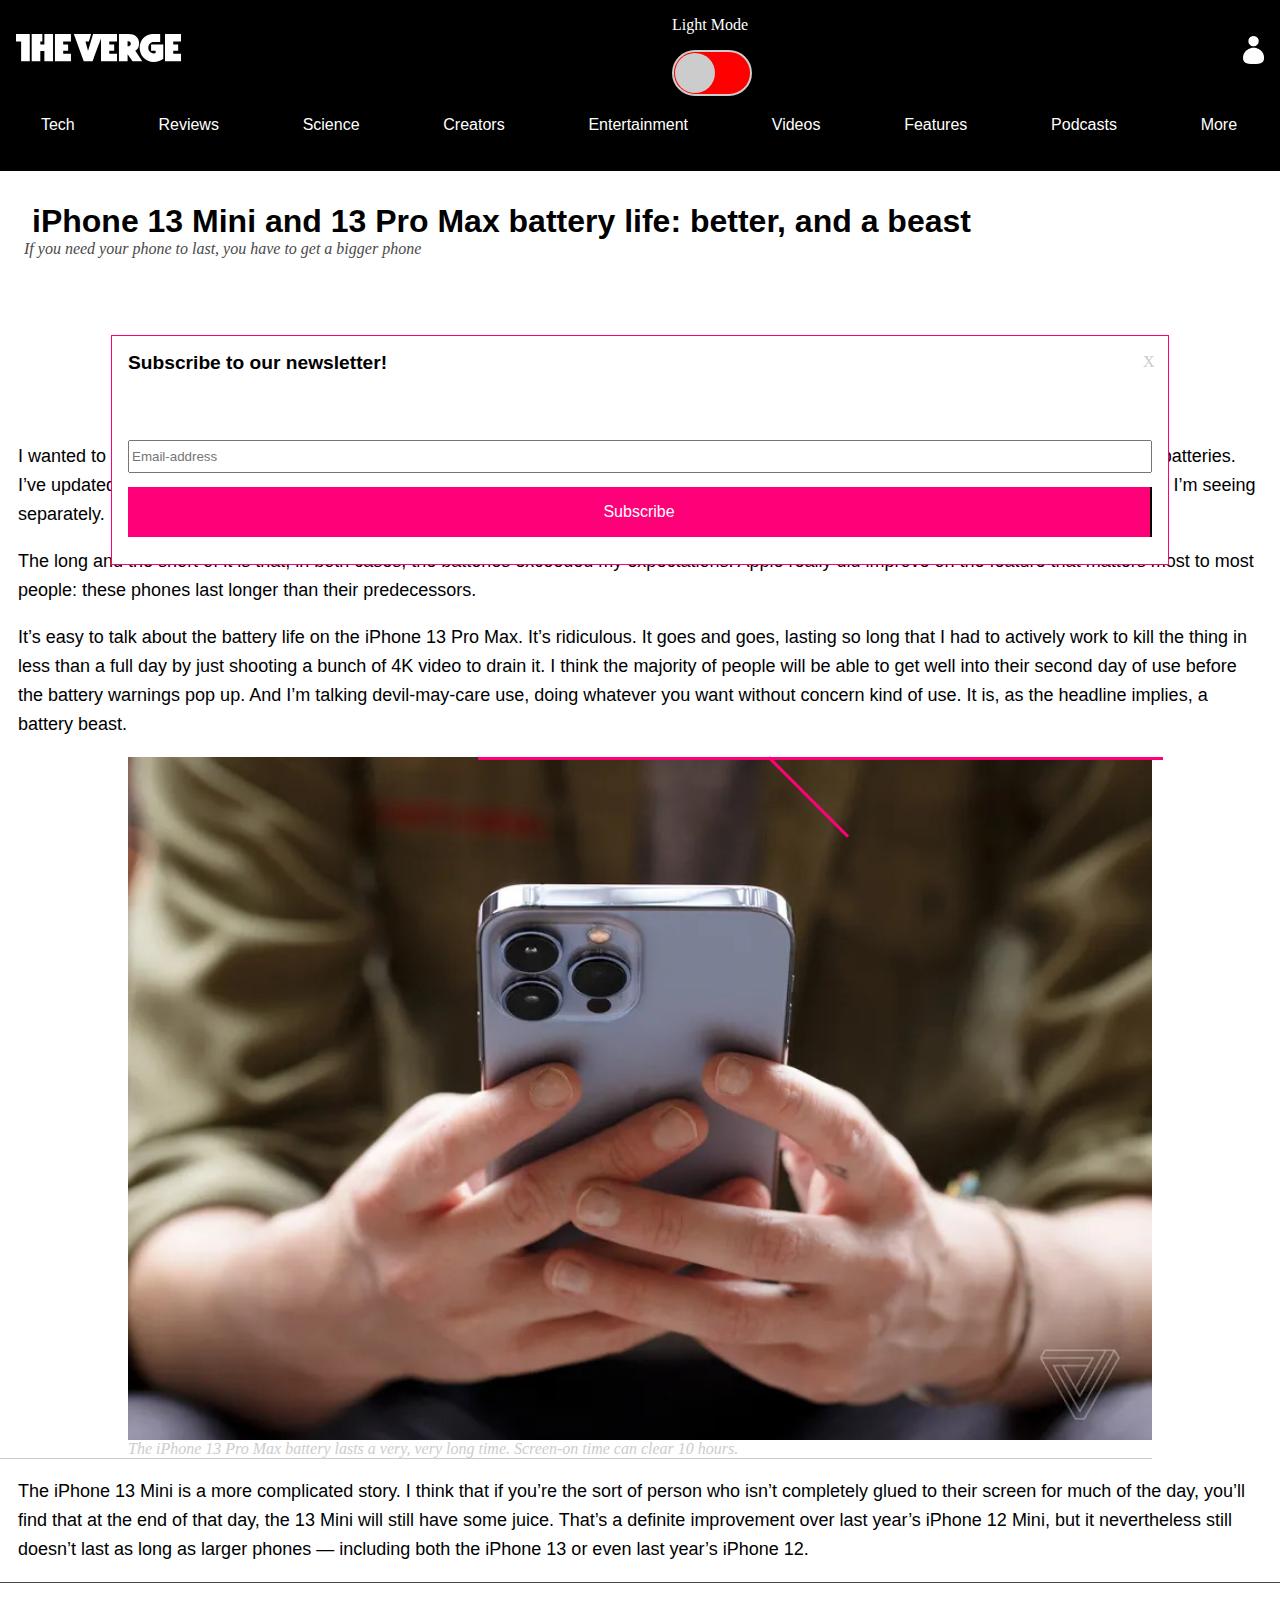
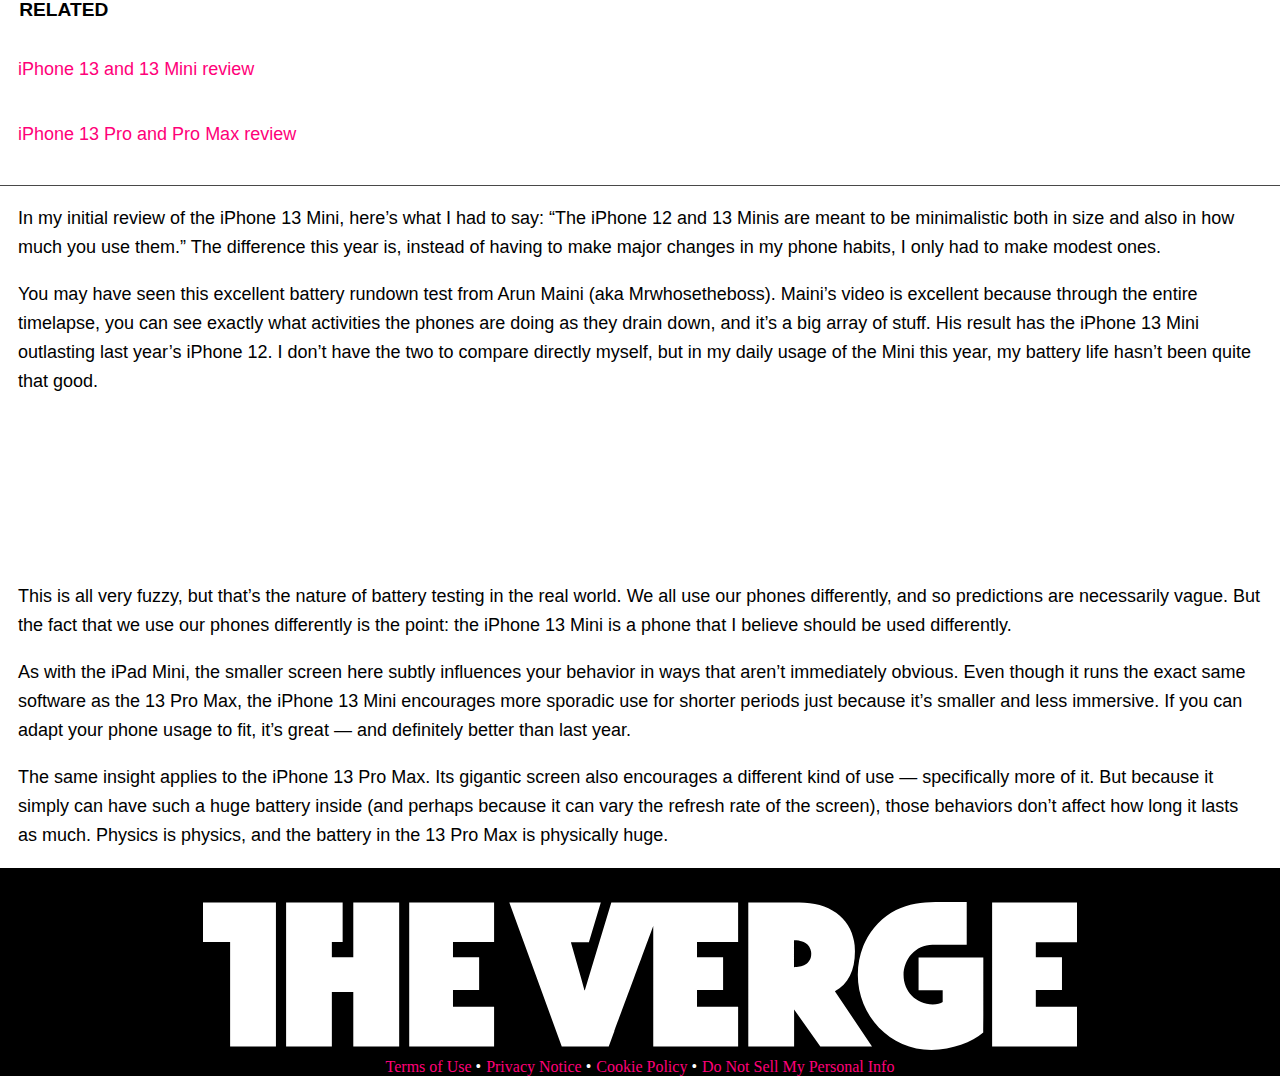
==== commit 8ecac983: "w3 validator" ====
--- a/article.html
+++ b/article.html
@@ -21,7 +21,7 @@
 				<input type="checkbox" id="dark-mode" name="dark-mode" value="dark-mode" class="checkbox">
 					<label for="dark-mode" class="toggle"></label>
 			</div>
-			<img src="images\user.png" alt="user icon">
+			<img src="images/user.png" alt="user icon">
 		</div>	
 
         <nav>
--- a/styles/style.css
+++ b/styles/style.css
@@ -89,6 +89,10 @@
 padding-left: 1em;
 }
 
+#related p a{
+  cursor: pointer;
+}
+
 
 /****** HEADER ******/
 /* header img:first-of-type{
@@ -503,11 +507,11 @@
   border-top: 3px solid var(--color-a);
   transform:
       /* translateY(-16px) */
-      translateX(60vw)
+      translateX(60vw);
       
   position: absolute;
   /* top: 20px; */
-  margin-left: 26px
+left: -290px;
 }
 
 /****************/
